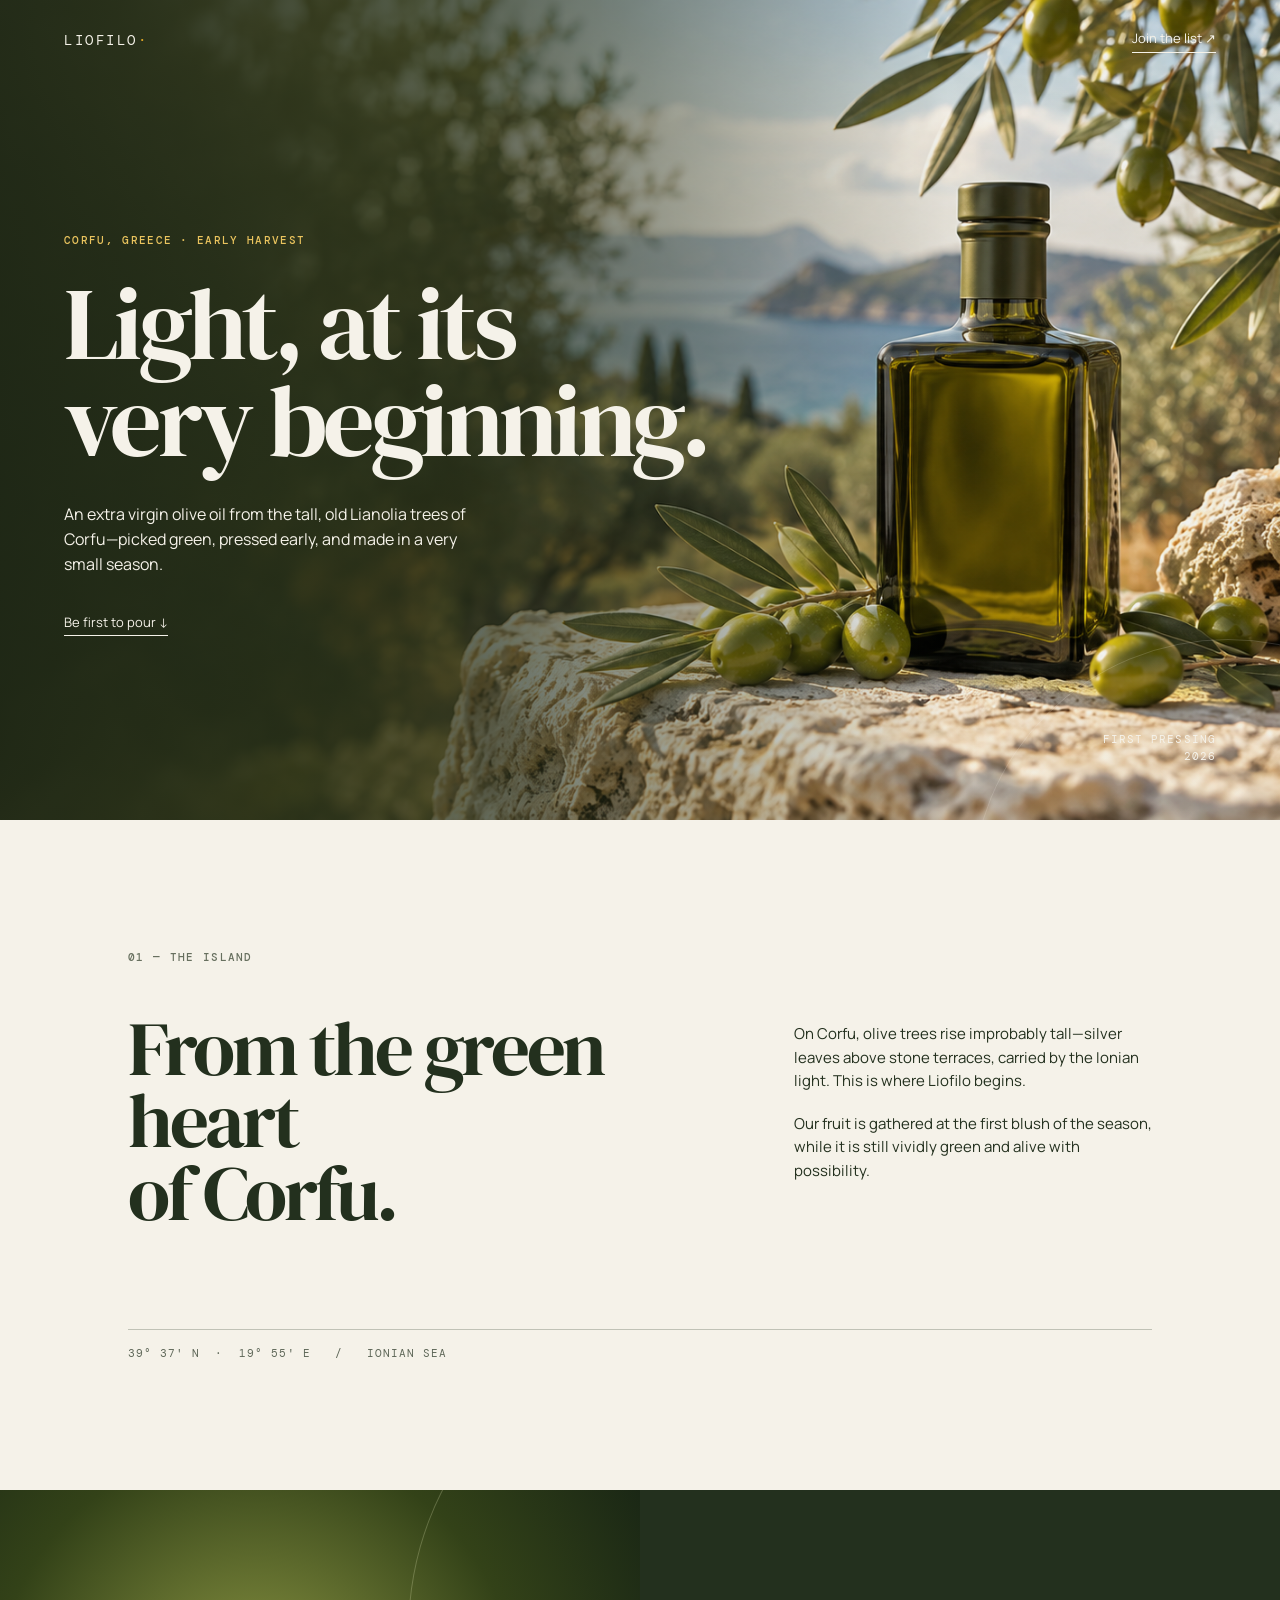
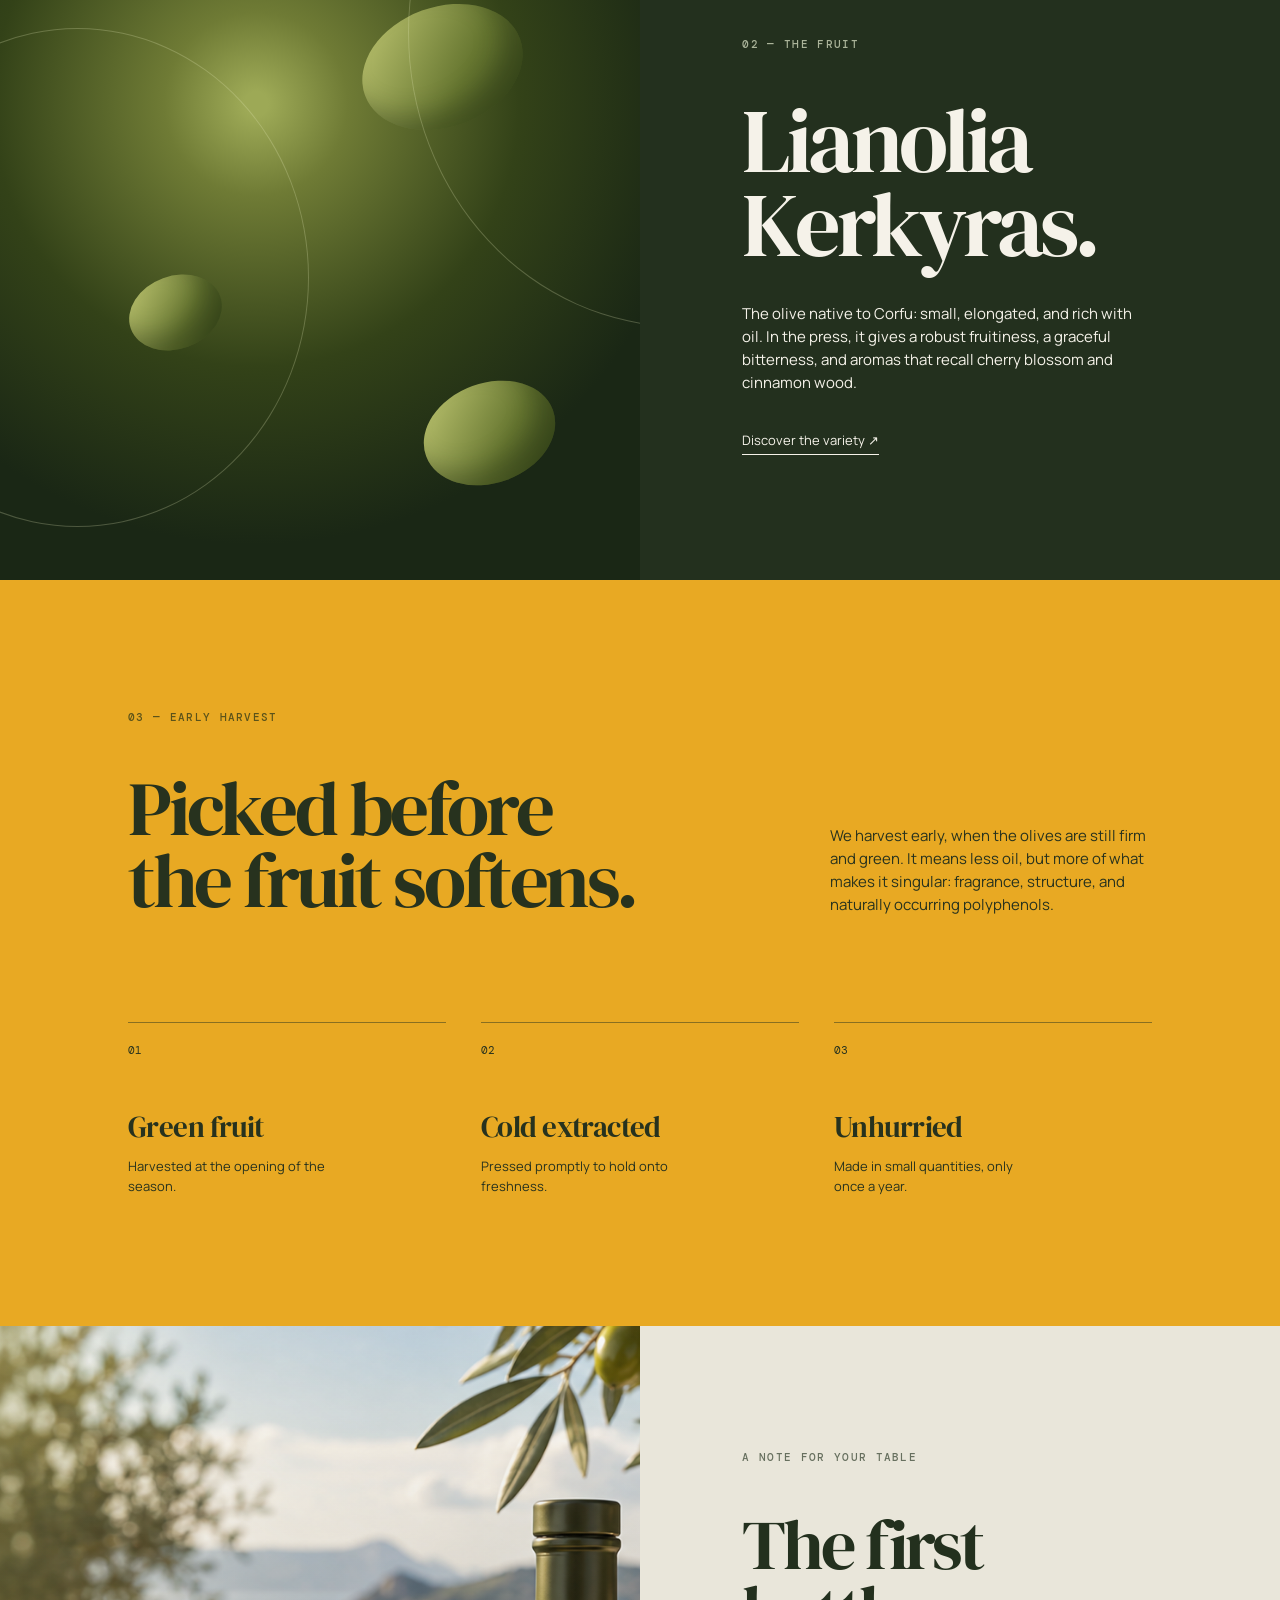
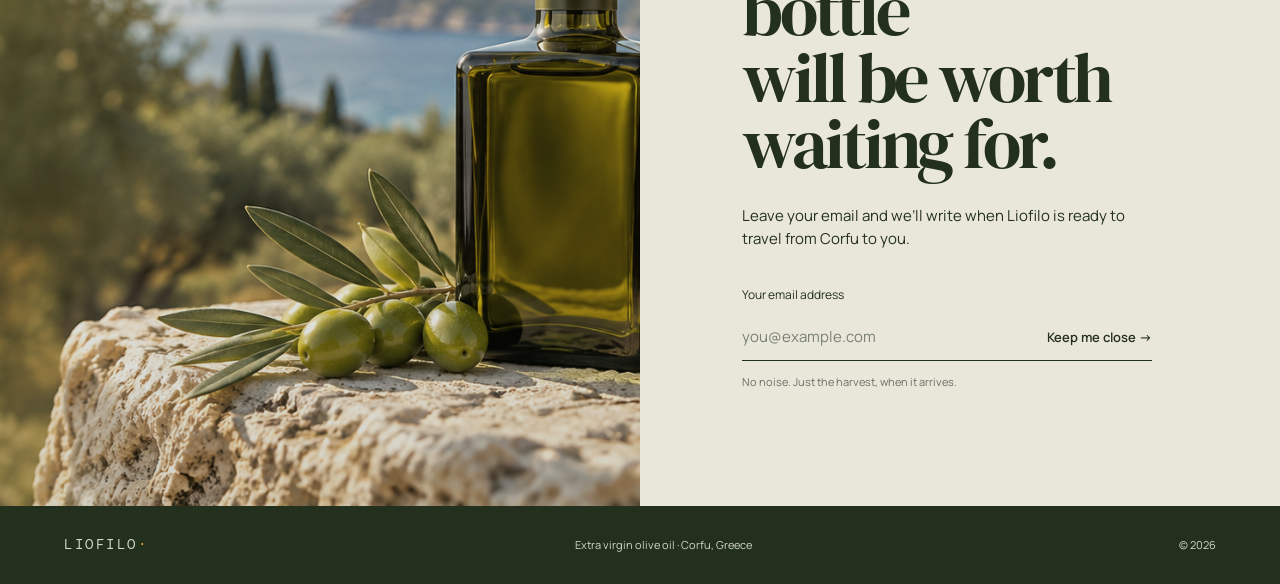
==== index.html @ a89788bd "Launch Liofilo landing page" ====
<!doctype html>
<html lang="en">
<head><meta charset="UTF-8" /><meta name="viewport" content="width=device-width, initial-scale=1" /><meta name="description" content="Liofilo — early harvest extra virgin olive oil from Corfu." /><meta property="og:title" content="Liofilo — Early harvest from Corfu" /><meta property="og:description" content="A first pressing from the tall Lianolia trees of Corfu." /><meta property="og:image" content="https://liofilo.github.io/og.png" /><meta name="theme-color" content="#26331e" /><title>Liofilo — Early harvest from Corfu</title><link rel="preload" href="og.png" as="image" /><link rel="stylesheet" href="styles.css" /></head>
<body><main>
<section class="hero" id="top"><nav aria-label="Main navigation"><a class="wordmark" href="#top" aria-label="Liofilo home">LIOFILO<span>·</span></a><a class="nav-link" href="#arrival">Join the list <span aria-hidden="true">↗</span></a></nav><div class="hero-copy"><p class="eyebrow">Corfu, Greece · Early harvest</p><h1>Light, at its<br />very beginning.</h1><p class="intro">An extra virgin olive oil from the tall, old Lianolia trees of Corfu—picked green, pressed early, and made in a very small season.</p><a class="text-link" href="#arrival">Be first to pour <span aria-hidden="true">↓</span></a></div><div class="hero-note">First pressing<br />2026</div></section>
<section class="origin" aria-labelledby="origin-title"><p class="section-label">01 — The island</p><div class="origin-layout"><h2 id="origin-title">From the green heart<br />of Corfu.</h2><div class="origin-copy"><p>On Corfu, olive trees rise improbably tall—silver leaves above stone terraces, carried by the Ionian light. This is where Liofilo begins.</p><p>Our fruit is gathered at the first blush of the season, while it is still vividly green and alive with possibility.</p></div></div><p class="coordinates">39° 37′ N&nbsp;&nbsp;·&nbsp;&nbsp;19° 55′ E&nbsp;&nbsp; / &nbsp;&nbsp;IONIAN SEA</p></section>
<section class="variety" aria-labelledby="variety-title"><div class="olive-orb" aria-hidden="true"><i></i><b></b><em></em></div><div class="variety-copy"><p class="section-label">02 — The fruit</p><h2 id="variety-title">Lianolia<br />Kerkyras.</h2><p>The olive native to Corfu: small, elongated, and rich with oil. In the press, it gives a robust fruitiness, a graceful bitterness, and aromas that recall cherry blossom and cinnamon wood.</p><a class="source-link" href="https://www.tasteatlas.com/lianolia-kerkyras" target="_blank" rel="noreferrer">Discover the variety <span aria-hidden="true">↗</span></a></div></section>
<section class="ritual" aria-labelledby="ritual-title"><p class="section-label">03 — Early harvest</p><div class="ritual-head"><h2 id="ritual-title">Picked before<br />the fruit softens.</h2><p>We harvest early, when the olives are still firm and green. It means less oil, but more of what makes it singular: fragrance, structure, and naturally occurring polyphenols.</p></div><div class="details"><div><span>01</span><h3>Green fruit</h3><p>Harvested at the opening of the season.</p></div><div><span>02</span><h3>Cold extracted</h3><p>Pressed promptly to hold onto freshness.</p></div><div><span>03</span><h3>Unhurried</h3><p>Made in small quantities, only once a year.</p></div></div></section>
<section class="arrival" id="arrival" aria-labelledby="arrival-title"><div class="arrival-image" aria-hidden="true"></div><div class="signup"><p class="section-label">A note for your table</p><h2 id="arrival-title">The first bottle<br />will be worth<br />waiting for.</h2><p>Leave your email and we’ll write when Liofilo is ready to travel from Corfu to you.</p><form action="https://formsubmit.co/francis.engelmann@gmail.com" method="POST"><input type="hidden" name="_subject" value="[Liofilo] Mailing list sign-up" /><input type="hidden" name="_template" value="table" /><input type="hidden" name="_next" value="https://liofilo.github.io/thanks.html" /><input class="honeypot" type="text" name="_honey" tabindex="-1" autocomplete="off" aria-hidden="true" /><label for="email">Your email address</label><div class="form-row"><input id="email" name="email" type="email" autocomplete="email" inputmode="email" placeholder="you@example.com" required /><button type="submit">Keep me close <span aria-hidden="true">→</span></button></div></form><p class="form-note">No noise. Just the harvest, when it arrives.</p></div></section>
</main><footer><a class="wordmark" href="#top">LIOFILO<span>·</span></a><p>Extra virgin olive oil · Corfu, Greece</p><p>© 2026</p></footer></body></html>
---- styles.css ----
@import url('https://fonts.googleapis.com/css2?family=DM+Mono:wght@400;500&family=DM+Serif+Display:ital@0;1&family=Manrope:wght@400;500;600&display=swap');
:root{--ink:#23301e;--cream:#f5f2e9;--paper:#e9e6da;--yellow:#e9ad26;--line:rgba(35,48,30,.25)}*{box-sizing:border-box}html{scroll-behavior:smooth}body{margin:0;background:var(--cream);color:var(--ink);font-family:Manrope,Arial,sans-serif;font-size:15px;line-height:1.55}.hero{min-height:820px;position:relative;isolation:isolate;color:var(--cream);padding:28px max(32px,5vw) 52px;background:#28371f;overflow:hidden}.hero:before{content:"";position:absolute;inset:0;z-index:-2;background:linear-gradient(90deg,rgba(24,34,19,.88) 0%,rgba(26,38,20,.68) 38%,rgba(26,38,20,.05) 74%),url('og.png') 64% center/cover no-repeat}.hero:after{content:"";position:absolute;z-index:-1;width:40vw;height:40vw;border:1px solid rgba(245,242,233,.16);border-radius:50%;right:-16vw;bottom:-26vw}nav,footer{display:flex;justify-content:space-between;align-items:center}.wordmark{font-family:'DM Mono',monospace;color:inherit;letter-spacing:.18em;font-size:14px;text-decoration:none}.wordmark span{color:var(--yellow)}.nav-link,.text-link,.source-link{color:inherit;text-decoration:none;border-bottom:1px solid currentColor;padding-bottom:4px}.nav-link{font-size:13px}.hero-copy{max-width:650px;padding-top:180px}.eyebrow,.section-label{font:500 11px/1.3 'DM Mono',monospace;text-transform:uppercase;letter-spacing:.12em}.eyebrow{color:#eac45e;margin:0 0 28px}.hero h1,h2{font-family:'DM Serif Display',Georgia,serif;font-weight:400;letter-spacing:-.045em;line-height:.94;margin:0}.hero h1{font-size:clamp(58px,8vw,122px)}.intro{max-width:410px;font-size:16px;line-height:1.55;margin:34px 0}.text-link{font-size:13px}.hero-note{position:absolute;right:max(32px,5vw);bottom:56px;font:11px/1.5 'DM Mono',monospace;text-transform:uppercase;letter-spacing:.1em;text-align:right}.origin,.ritual{padding:130px max(32px,10vw)}.section-label{margin:0 0 48px;color:#67705f}.origin-layout{display:grid;grid-template-columns:1.2fr .8fr;gap:10vw}.origin h2,.ritual h2,.signup h2{font-size:clamp(46px,6vw,85px)}.origin-copy{max-width:380px;padding-top:10px}.origin-copy p{margin:0 0 20px}.coordinates{font:11px 'DM Mono',monospace;letter-spacing:.09em;margin:100px 0 0;padding-top:16px;border-top:1px solid var(--line);color:#5d6657}.variety{background:var(--ink);color:var(--cream);display:grid;grid-template-columns:1fr 1fr;min-height:690px}.olive-orb{align-self:stretch;position:relative;background:radial-gradient(circle at 40% 31%,#9da956 0 2%,#6f7b35 15%,#334218 43%,#1a2715 72%);overflow:hidden}.olive-orb:before,.olive-orb:after{content:"";position:absolute;border:1px solid rgba(232,234,187,.25);border-radius:50%}.olive-orb:before{width:72%;height:72%;left:-24%;top:20%}.olive-orb:after{width:85%;height:85%;right:-49%;top:-22%}.olive-orb i,.olive-orb b,.olive-orb em{position:absolute;border-radius:50%;background:linear-gradient(135deg,#c1c873,#667630 62%,#3b4c1b);box-shadow:inset -14px -20px 24px rgba(20,32,12,.34);transform:rotate(-20deg)}.olive-orb i{width:165px;height:120px;right:18%;top:17%}.olive-orb b{width:95px;height:73px;left:20%;top:56%}.olive-orb em{width:135px;height:100px;right:13%;bottom:14%}.variety-copy{padding:112px 11vw 90px 8vw;align-self:center}.variety .section-label{color:#abb49a}.variety h2{font-size:clamp(55px,7vw,104px);margin-bottom:34px}.variety-copy>p:not(.section-label){max-width:410px}.source-link{font-size:13px;display:inline-block;margin-top:20px}.ritual{background:#e8a923;color:#27321e}.ritual .section-label{color:#5b531a}.ritual-head{display:grid;grid-template-columns:1fr .55fr;gap:9vw;align-items:end}.ritual-head p{margin:0;max-width:350px}.details{display:grid;grid-template-columns:repeat(3,1fr);gap:35px;margin-top:105px}.details div{padding-top:14px;border-top:1px solid rgba(35,48,30,.48)}.details span{font:11px 'DM Mono',monospace}.details h3{font:400 29px 'DM Serif Display',Georgia,serif;letter-spacing:-.02em;margin:47px 0 9px}.details p{margin:0;max-width:210px;font-size:13px}.arrival{min-height:780px;display:grid;grid-template-columns:1fr 1fr;background:var(--paper)}.arrival-image{min-height:520px;background:linear-gradient(0deg,rgba(32,43,22,.19),rgba(32,43,22,.02)),url('og.png') 65% center/cover no-repeat;filter:saturate(.9)}.signup{padding:100px 10vw 80px 8vw;align-self:center}.signup h2{font-size:clamp(49px,5.5vw,77px)}.signup>p:not(.section-label):not(.form-note){max-width:410px;margin:27px 0 36px}.signup form{max-width:510px}.signup label{display:block;font-size:12px;margin-bottom:8px}.form-row{display:flex;border-bottom:1px solid var(--ink)}.form-row input{min-width:0;flex:1;border:0;background:transparent;padding:13px 0;color:var(--ink);font:15px Manrope,sans-serif;outline:none}.form-row input::placeholder{color:#798074}.form-row button{border:0;background:transparent;color:var(--ink);font:600 13px Manrope,sans-serif;cursor:pointer;padding:12px 0 12px 16px;white-space:nowrap}.form-row button:hover{color:#8a5811}.form-note{font-size:11px;color:#697064;margin:12px 0}.honeypot{position:absolute;left:-9999px}footer{padding:28px max(32px,5vw);background:var(--ink);color:#d4d7c9;font-size:11px}footer p{margin:0}@media(max-width:720px){.hero{min-height:720px;padding:23px 24px 35px}.hero:before{background:linear-gradient(0deg,rgba(23,34,19,.86),rgba(25,35,20,.22)),url('og.png') 69% center/cover no-repeat}.hero-copy{padding-top:144px}.hero-note{right:24px;bottom:35px}.origin,.ritual{padding:82px 24px}.origin-layout,.ritual-head{grid-template-columns:1fr;gap:28px}.coordinates{margin-top:65px}.variety,.arrival{grid-template-columns:1fr}.olive-orb{min-height:370px}.variety-copy{padding:76px 24px}.details{grid-template-columns:1fr;gap:40px;margin-top:75px}.details h3{margin-top:22px}.arrival-image{min-height:380px}.signup{padding:75px 24px}.section-label{margin-bottom:31px}footer{padding:25px 24px;gap:15px;flex-wrap:wrap}}.thanks{min-height:100vh;padding:28px max(32px,8vw);background:linear-gradient(125deg,#27341e,#506037);color:var(--cream);display:flex;flex-direction:column}.thanks>div{margin:auto 0;max-width:680px}.thanks .section-label{color:#d9bd65}.thanks h1{font-size:clamp(62px,9vw,130px);font-family:'DM Serif Display',Georgia,serif;font-weight:400;letter-spacing:-.05em;line-height:.95;margin:0}.thanks p:not(.section-label){max-width:410px;margin:26px 0 36px;font-size:16px}
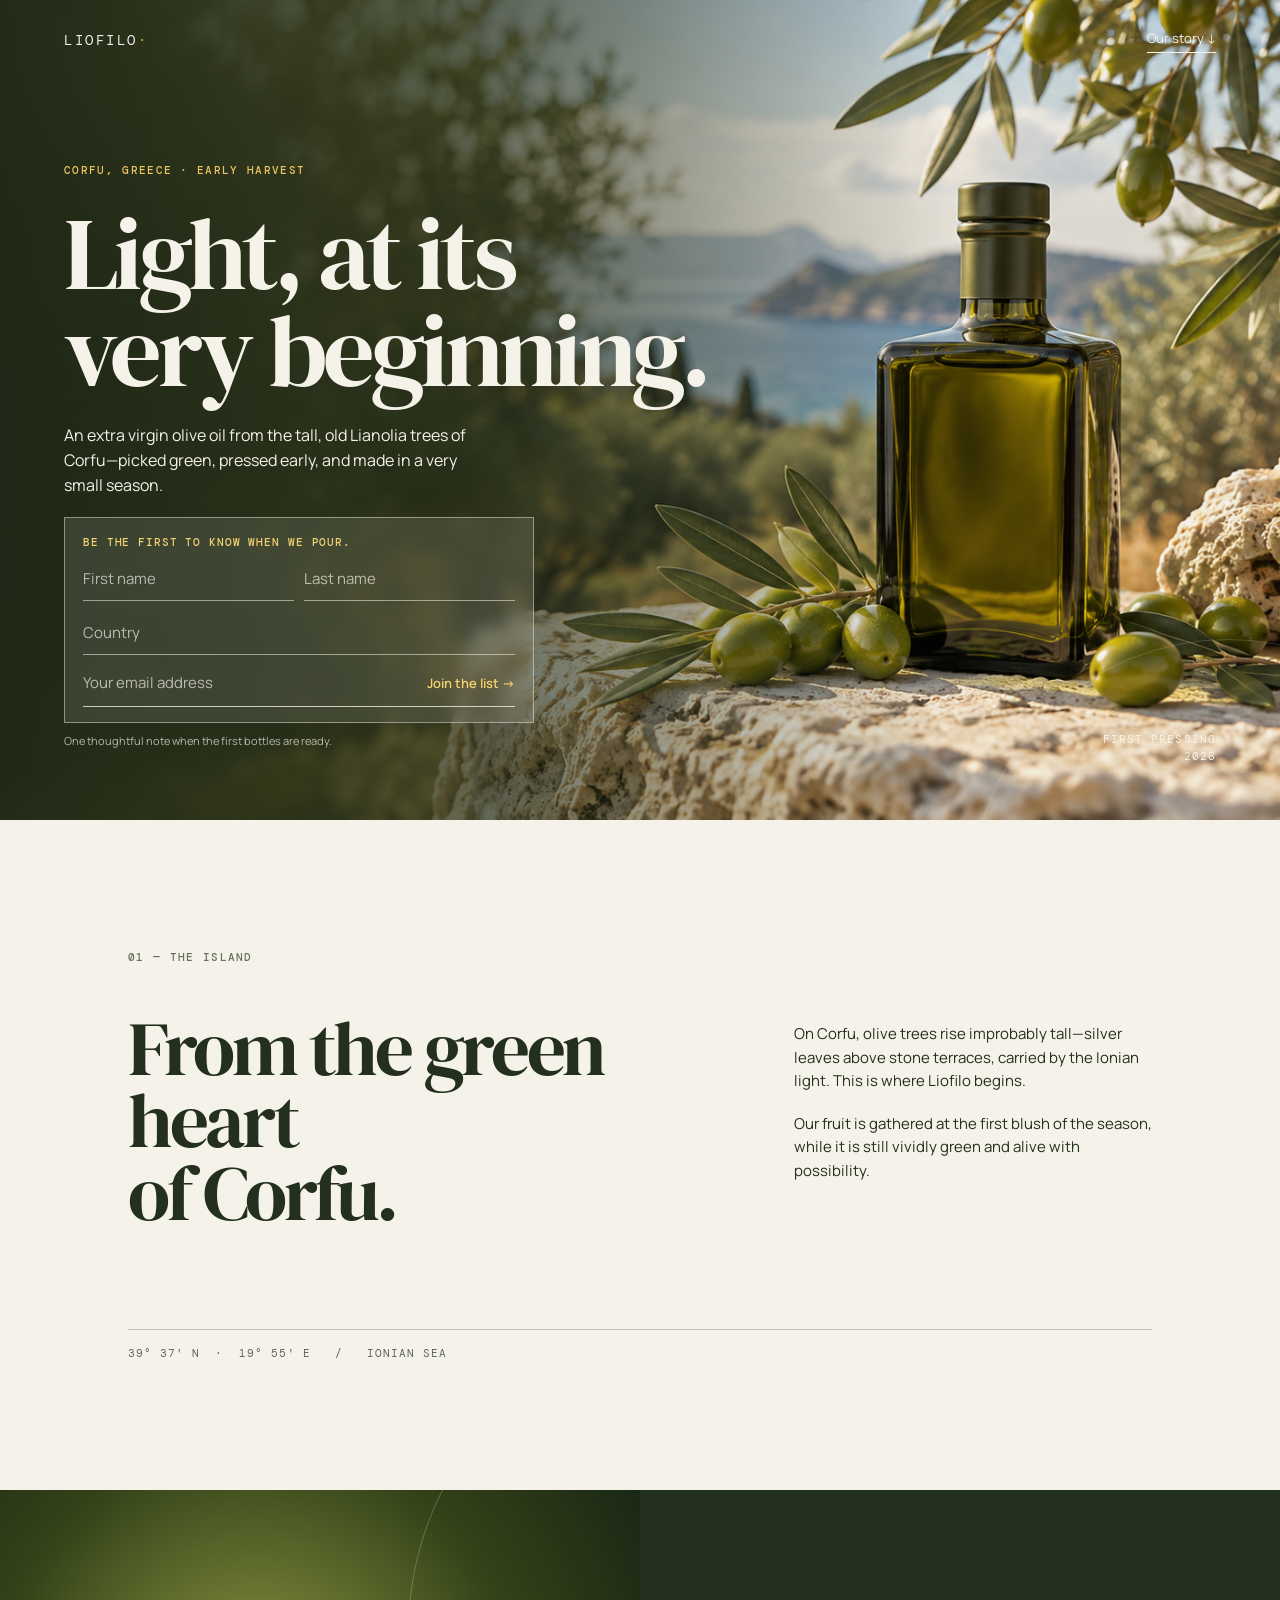
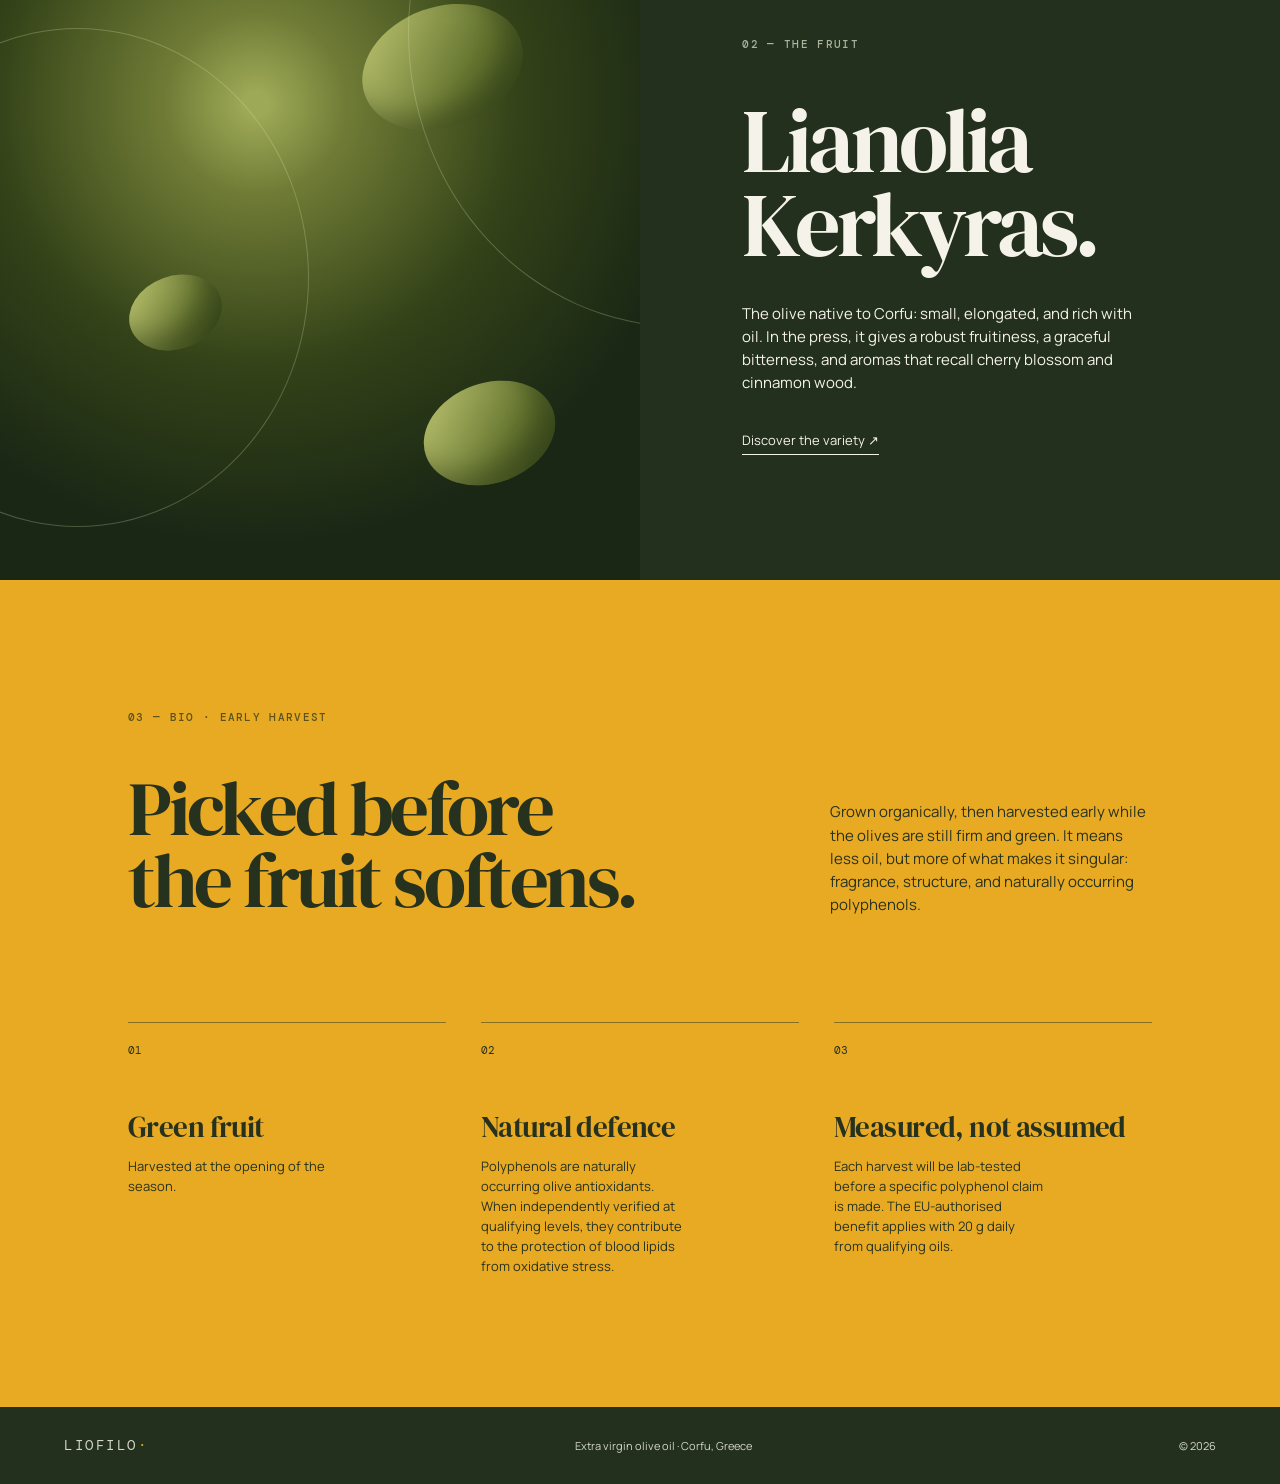
==== commit fbe36eb8: "Refine Liofilo signup and harvest story" ====
--- a/index.html
+++ b/index.html
@@ -2,9 +2,8 @@
 <html lang="en">
 <head><meta charset="UTF-8" /><meta name="viewport" content="width=device-width, initial-scale=1" /><meta name="description" content="Liofilo — early harvest extra virgin olive oil from Corfu." /><meta property="og:title" content="Liofilo — Early harvest from Corfu" /><meta property="og:description" content="A first pressing from the tall Lianolia trees of Corfu." /><meta property="og:image" content="https://liofilo.github.io/og.png" /><meta name="theme-color" content="#26331e" /><title>Liofilo — Early harvest from Corfu</title><link rel="preload" href="og.png" as="image" /><link rel="stylesheet" href="styles.css" /></head>
 <body><main>
-<section class="hero" id="top"><nav aria-label="Main navigation"><a class="wordmark" href="#top" aria-label="Liofilo home">LIOFILO<span>·</span></a><a class="nav-link" href="#arrival">Join the list <span aria-hidden="true">↗</span></a></nav><div class="hero-copy"><p class="eyebrow">Corfu, Greece · Early harvest</p><h1>Light, at its<br />very beginning.</h1><p class="intro">An extra virgin olive oil from the tall, old Lianolia trees of Corfu—picked green, pressed early, and made in a very small season.</p><a class="text-link" href="#arrival">Be first to pour <span aria-hidden="true">↓</span></a></div><div class="hero-note">First pressing<br />2026</div></section>
-<section class="origin" aria-labelledby="origin-title"><p class="section-label">01 — The island</p><div class="origin-layout"><h2 id="origin-title">From the green heart<br />of Corfu.</h2><div class="origin-copy"><p>On Corfu, olive trees rise improbably tall—silver leaves above stone terraces, carried by the Ionian light. This is where Liofilo begins.</p><p>Our fruit is gathered at the first blush of the season, while it is still vividly green and alive with possibility.</p></div></div><p class="coordinates">39° 37′ N&nbsp;&nbsp;·&nbsp;&nbsp;19° 55′ E&nbsp;&nbsp; / &nbsp;&nbsp;IONIAN SEA</p></section>
+<section class="hero" id="top"><nav aria-label="Main navigation"><a class="wordmark" href="#top" aria-label="Liofilo home">LIOFILO<span>·</span></a><a class="nav-link" href="#origin">Our story <span aria-hidden="true">↓</span></a></nav><div class="hero-copy"><p class="eyebrow">Corfu, Greece · Early harvest</p><h1>Light, at its<br />very beginning.</h1><p class="intro">An extra virgin olive oil from the tall, old Lianolia trees of Corfu—picked green, pressed early, and made in a very small season.</p><form class="hero-form" action="https://formsubmit.co/francis.engelmann@gmail.com" method="POST"><input type="hidden" name="_subject" value="[Liofilo] Mailing list sign-up" /><input type="hidden" name="_template" value="table" /><input type="hidden" name="_next" value="https://liofilo.github.io/thanks.html" /><input class="honeypot" type="text" name="_honey" tabindex="-1" autocomplete="off" aria-hidden="true" /><label for="hero-email">Be the first to know when we pour.</label><div class="contact-fields hero-fields"><input name="first_name" type="text" autocomplete="given-name" placeholder="First name" aria-label="First name" required /><input name="last_name" type="text" autocomplete="family-name" placeholder="Last name" aria-label="Last name" required /><input name="country" type="text" autocomplete="country-name" placeholder="Country" aria-label="Country" required /></div><div class="form-row"><input id="hero-email" name="email" type="email" autocomplete="email" inputmode="email" placeholder="Your email address" required /><button type="submit">Join the list <span aria-hidden="true">→</span></button></div></form><p class="hero-form-note">One thoughtful note when the first bottles are ready.</p></div><div class="hero-note">First pressing<br />2026</div></section>
+<section class="origin" id="origin" aria-labelledby="origin-title"><p class="section-label">01 — The island</p><div class="origin-layout"><h2 id="origin-title">From the green heart<br />of Corfu.</h2><div class="origin-copy"><p>On Corfu, olive trees rise improbably tall—silver leaves above stone terraces, carried by the Ionian light. This is where Liofilo begins.</p><p>Our fruit is gathered at the first blush of the season, while it is still vividly green and alive with possibility.</p></div></div><p class="coordinates">39° 37′ N&nbsp;&nbsp;·&nbsp;&nbsp;19° 55′ E&nbsp;&nbsp; / &nbsp;&nbsp;IONIAN SEA</p></section>
 <section class="variety" aria-labelledby="variety-title"><div class="olive-orb" aria-hidden="true"><i></i><b></b><em></em></div><div class="variety-copy"><p class="section-label">02 — The fruit</p><h2 id="variety-title">Lianolia<br />Kerkyras.</h2><p>The olive native to Corfu: small, elongated, and rich with oil. In the press, it gives a robust fruitiness, a graceful bitterness, and aromas that recall cherry blossom and cinnamon wood.</p><a class="source-link" href="https://www.tasteatlas.com/lianolia-kerkyras" target="_blank" rel="noreferrer">Discover the variety <span aria-hidden="true">↗</span></a></div></section>
-<section class="ritual" aria-labelledby="ritual-title"><p class="section-label">03 — Early harvest</p><div class="ritual-head"><h2 id="ritual-title">Picked before<br />the fruit softens.</h2><p>We harvest early, when the olives are still firm and green. It means less oil, but more of what makes it singular: fragrance, structure, and naturally occurring polyphenols.</p></div><div class="details"><div><span>01</span><h3>Green fruit</h3><p>Harvested at the opening of the season.</p></div><div><span>02</span><h3>Cold extracted</h3><p>Pressed promptly to hold onto freshness.</p></div><div><span>03</span><h3>Unhurried</h3><p>Made in small quantities, only once a year.</p></div></div></section>
-<section class="arrival" id="arrival" aria-labelledby="arrival-title"><div class="arrival-image" aria-hidden="true"></div><div class="signup"><p class="section-label">A note for your table</p><h2 id="arrival-title">The first bottle<br />will be worth<br />waiting for.</h2><p>Leave your email and we’ll write when Liofilo is ready to travel from Corfu to you.</p><form action="https://formsubmit.co/francis.engelmann@gmail.com" method="POST"><input type="hidden" name="_subject" value="[Liofilo] Mailing list sign-up" /><input type="hidden" name="_template" value="table" /><input type="hidden" name="_next" value="https://liofilo.github.io/thanks.html" /><input class="honeypot" type="text" name="_honey" tabindex="-1" autocomplete="off" aria-hidden="true" /><label for="email">Your email address</label><div class="form-row"><input id="email" name="email" type="email" autocomplete="email" inputmode="email" placeholder="you@example.com" required /><button type="submit">Keep me close <span aria-hidden="true">→</span></button></div></form><p class="form-note">No noise. Just the harvest, when it arrives.</p></div></section>
+<section class="ritual" aria-labelledby="ritual-title"><p class="section-label">03 — Bio · Early harvest</p><div class="ritual-head"><h2 id="ritual-title">Picked before<br />the fruit softens.</h2><p>Grown organically, then harvested early while the olives are still firm and green. It means less oil, but more of what makes it singular: fragrance, structure, and naturally occurring polyphenols.</p></div><div class="details"><div><span>01</span><h3>Green fruit</h3><p>Harvested at the opening of the season.</p></div><div><span>02</span><h3>Natural defence</h3><p>Polyphenols are naturally occurring olive antioxidants. When independently verified at qualifying levels, they contribute to the protection of blood lipids from oxidative stress.</p></div><div><span>03</span><h3>Measured, not assumed</h3><p>Each harvest will be lab-tested before a specific polyphenol claim is made. The EU-authorised benefit applies with 20 g daily from qualifying oils.</p></div></div></section>
 </main><footer><a class="wordmark" href="#top">LIOFILO<span>·</span></a><p>Extra virgin olive oil · Corfu, Greece</p><p>© 2026</p></footer></body></html>
--- a/styles.css
+++ b/styles.css
@@ -1,2 +1,2 @@
 @import url('https://fonts.googleapis.com/css2?family=DM+Mono:wght@400;500&family=DM+Serif+Display:ital@0;1&family=Manrope:wght@400;500;600&display=swap');
-:root{--ink:#23301e;--cream:#f5f2e9;--paper:#e9e6da;--yellow:#e9ad26;--line:rgba(35,48,30,.25)}*{box-sizing:border-box}html{scroll-behavior:smooth}body{margin:0;background:var(--cream);color:var(--ink);font-family:Manrope,Arial,sans-serif;font-size:15px;line-height:1.55}.hero{min-height:820px;position:relative;isolation:isolate;color:var(--cream);padding:28px max(32px,5vw) 52px;background:#28371f;overflow:hidden}.hero:before{content:"";position:absolute;inset:0;z-index:-2;background:linear-gradient(90deg,rgba(24,34,19,.88) 0%,rgba(26,38,20,.68) 38%,rgba(26,38,20,.05) 74%),url('og.png') 64% center/cover no-repeat}.hero:after{content:"";position:absolute;z-index:-1;width:40vw;height:40vw;border:1px solid rgba(245,242,233,.16);border-radius:50%;right:-16vw;bottom:-26vw}nav,footer{display:flex;justify-content:space-between;align-items:center}.wordmark{font-family:'DM Mono',monospace;color:inherit;letter-spacing:.18em;font-size:14px;text-decoration:none}.wordmark span{color:var(--yellow)}.nav-link,.text-link,.source-link{color:inherit;text-decoration:none;border-bottom:1px solid currentColor;padding-bottom:4px}.nav-link{font-size:13px}.hero-copy{max-width:650px;padding-top:180px}.eyebrow,.section-label{font:500 11px/1.3 'DM Mono',monospace;text-transform:uppercase;letter-spacing:.12em}.eyebrow{color:#eac45e;margin:0 0 28px}.hero h1,h2{font-family:'DM Serif Display',Georgia,serif;font-weight:400;letter-spacing:-.045em;line-height:.94;margin:0}.hero h1{font-size:clamp(58px,8vw,122px)}.intro{max-width:410px;font-size:16px;line-height:1.55;margin:34px 0}.text-link{font-size:13px}.hero-note{position:absolute;right:max(32px,5vw);bottom:56px;font:11px/1.5 'DM Mono',monospace;text-transform:uppercase;letter-spacing:.1em;text-align:right}.origin,.ritual{padding:130px max(32px,10vw)}.section-label{margin:0 0 48px;color:#67705f}.origin-layout{display:grid;grid-template-columns:1.2fr .8fr;gap:10vw}.origin h2,.ritual h2,.signup h2{font-size:clamp(46px,6vw,85px)}.origin-copy{max-width:380px;padding-top:10px}.origin-copy p{margin:0 0 20px}.coordinates{font:11px 'DM Mono',monospace;letter-spacing:.09em;margin:100px 0 0;padding-top:16px;border-top:1px solid var(--line);color:#5d6657}.variety{background:var(--ink);color:var(--cream);display:grid;grid-template-columns:1fr 1fr;min-height:690px}.olive-orb{align-self:stretch;position:relative;background:radial-gradient(circle at 40% 31%,#9da956 0 2%,#6f7b35 15%,#334218 43%,#1a2715 72%);overflow:hidden}.olive-orb:before,.olive-orb:after{content:"";position:absolute;border:1px solid rgba(232,234,187,.25);border-radius:50%}.olive-orb:before{width:72%;height:72%;left:-24%;top:20%}.olive-orb:after{width:85%;height:85%;right:-49%;top:-22%}.olive-orb i,.olive-orb b,.olive-orb em{position:absolute;border-radius:50%;background:linear-gradient(135deg,#c1c873,#667630 62%,#3b4c1b);box-shadow:inset -14px -20px 24px rgba(20,32,12,.34);transform:rotate(-20deg)}.olive-orb i{width:165px;height:120px;right:18%;top:17%}.olive-orb b{width:95px;height:73px;left:20%;top:56%}.olive-orb em{width:135px;height:100px;right:13%;bottom:14%}.variety-copy{padding:112px 11vw 90px 8vw;align-self:center}.variety .section-label{color:#abb49a}.variety h2{font-size:clamp(55px,7vw,104px);margin-bottom:34px}.variety-copy>p:not(.section-label){max-width:410px}.source-link{font-size:13px;display:inline-block;margin-top:20px}.ritual{background:#e8a923;color:#27321e}.ritual .section-label{color:#5b531a}.ritual-head{display:grid;grid-template-columns:1fr .55fr;gap:9vw;align-items:end}.ritual-head p{margin:0;max-width:350px}.details{display:grid;grid-template-columns:repeat(3,1fr);gap:35px;margin-top:105px}.details div{padding-top:14px;border-top:1px solid rgba(35,48,30,.48)}.details span{font:11px 'DM Mono',monospace}.details h3{font:400 29px 'DM Serif Display',Georgia,serif;letter-spacing:-.02em;margin:47px 0 9px}.details p{margin:0;max-width:210px;font-size:13px}.arrival{min-height:780px;display:grid;grid-template-columns:1fr 1fr;background:var(--paper)}.arrival-image{min-height:520px;background:linear-gradient(0deg,rgba(32,43,22,.19),rgba(32,43,22,.02)),url('og.png') 65% center/cover no-repeat;filter:saturate(.9)}.signup{padding:100px 10vw 80px 8vw;align-self:center}.signup h2{font-size:clamp(49px,5.5vw,77px)}.signup>p:not(.section-label):not(.form-note){max-width:410px;margin:27px 0 36px}.signup form{max-width:510px}.signup label{display:block;font-size:12px;margin-bottom:8px}.form-row{display:flex;border-bottom:1px solid var(--ink)}.form-row input{min-width:0;flex:1;border:0;background:transparent;padding:13px 0;color:var(--ink);font:15px Manrope,sans-serif;outline:none}.form-row input::placeholder{color:#798074}.form-row button{border:0;background:transparent;color:var(--ink);font:600 13px Manrope,sans-serif;cursor:pointer;padding:12px 0 12px 16px;white-space:nowrap}.form-row button:hover{color:#8a5811}.form-note{font-size:11px;color:#697064;margin:12px 0}.honeypot{position:absolute;left:-9999px}footer{padding:28px max(32px,5vw);background:var(--ink);color:#d4d7c9;font-size:11px}footer p{margin:0}@media(max-width:720px){.hero{min-height:720px;padding:23px 24px 35px}.hero:before{background:linear-gradient(0deg,rgba(23,34,19,.86),rgba(25,35,20,.22)),url('og.png') 69% center/cover no-repeat}.hero-copy{padding-top:144px}.hero-note{right:24px;bottom:35px}.origin,.ritual{padding:82px 24px}.origin-layout,.ritual-head{grid-template-columns:1fr;gap:28px}.coordinates{margin-top:65px}.variety,.arrival{grid-template-columns:1fr}.olive-orb{min-height:370px}.variety-copy{padding:76px 24px}.details{grid-template-columns:1fr;gap:40px;margin-top:75px}.details h3{margin-top:22px}.arrival-image{min-height:380px}.signup{padding:75px 24px}.section-label{margin-bottom:31px}footer{padding:25px 24px;gap:15px;flex-wrap:wrap}}.thanks{min-height:100vh;padding:28px max(32px,8vw);background:linear-gradient(125deg,#27341e,#506037);color:var(--cream);display:flex;flex-direction:column}.thanks>div{margin:auto 0;max-width:680px}.thanks .section-label{color:#d9bd65}.thanks h1{font-size:clamp(62px,9vw,130px);font-family:'DM Serif Display',Georgia,serif;font-weight:400;letter-spacing:-.05em;line-height:.95;margin:0}.thanks p:not(.section-label){max-width:410px;margin:26px 0 36px;font-size:16px}
+:root{--ink:#23301e;--cream:#f5f2e9;--paper:#e9e6da;--yellow:#e9ad26;--line:rgba(35,48,30,.25)}*{box-sizing:border-box}html{scroll-behavior:smooth}body{margin:0;background:var(--cream);color:var(--ink);font-family:Manrope,Arial,sans-serif;font-size:15px;line-height:1.55}.hero{min-height:820px;position:relative;isolation:isolate;color:var(--cream);padding:28px max(32px,5vw) 52px;background:#28371f;overflow:hidden}.hero:before{content:"";position:absolute;inset:0;z-index:-2;background:linear-gradient(90deg,rgba(24,34,19,.88) 0%,rgba(26,38,20,.68) 38%,rgba(26,38,20,.05) 74%),url('og.png') 64% center/cover no-repeat}.hero:after{content:"";position:absolute;z-index:-1;width:40vw;height:40vw;border:1px solid rgba(245,242,233,.16);border-radius:50%;right:-16vw;bottom:-26vw}nav,footer{display:flex;justify-content:space-between;align-items:center}.wordmark{font-family:'DM Mono',monospace;color:inherit;letter-spacing:.18em;font-size:14px;text-decoration:none}.wordmark span{color:var(--yellow)}.nav-link,.text-link,.source-link{color:inherit;text-decoration:none;border-bottom:1px solid currentColor;padding-bottom:4px}.nav-link{font-size:13px}.hero-copy{max-width:650px;padding-top:110px}.eyebrow,.section-label{font:500 11px/1.3 'DM Mono',monospace;text-transform:uppercase;letter-spacing:.12em}.eyebrow{color:#eac45e;margin:0 0 28px}.hero h1,h2{font-family:'DM Serif Display',Georgia,serif;font-weight:400;letter-spacing:-.045em;line-height:.94;margin:0}.hero h1{font-size:clamp(58px,8vw,122px)}.intro{max-width:410px;font-size:16px;line-height:1.55;margin:25px 0 20px}.hero-form{max-width:470px;padding:17px 18px 15px;background:rgba(245,242,233,.12);border:1px solid rgba(245,242,233,.45);backdrop-filter:blur(8px)}.hero-form label{display:block;font:500 11px 'DM Mono',monospace;letter-spacing:.08em;text-transform:uppercase;color:#f1d172;margin-bottom:8px}.contact-fields{display:grid;grid-template-columns:1fr 1fr;gap:10px;margin:0 0 4px}.contact-fields input{min-width:0;width:100%;border:0;border-bottom:1px solid var(--line);background:transparent;padding:11px 0;color:var(--ink);font:15px Manrope,sans-serif;outline:none}.contact-fields input::placeholder{color:#798074}.hero-form .contact-fields input{border-color:rgba(245,242,233,.55);color:var(--cream)}.hero-form .contact-fields input::placeholder{color:rgba(245,242,233,.69)}.hero-form .contact-fields input:nth-child(3){grid-column:span 2}.hero-form .form-row{border-color:rgba(245,242,233,.78)}.hero-form .form-row input{color:var(--cream)}.hero-form .form-row input::placeholder{color:rgba(245,242,233,.69)}.hero-form .form-row button{color:#f6d36f}.hero-form-note{font-size:11px;margin:9px 0 0;color:rgba(245,242,233,.7)}.text-link{font-size:13px}.hero-note{position:absolute;right:max(32px,5vw);bottom:56px;font:11px/1.5 'DM Mono',monospace;text-transform:uppercase;letter-spacing:.1em;text-align:right}.origin,.ritual{padding:130px max(32px,10vw)}.section-label{margin:0 0 48px;color:#67705f}.origin-layout{display:grid;grid-template-columns:1.2fr .8fr;gap:10vw}.origin h2,.ritual h2,.signup h2{font-size:clamp(46px,6vw,85px)}.origin-copy{max-width:380px;padding-top:10px}.origin-copy p{margin:0 0 20px}.coordinates{font:11px 'DM Mono',monospace;letter-spacing:.09em;margin:100px 0 0;padding-top:16px;border-top:1px solid var(--line);color:#5d6657}.variety{background:var(--ink);color:var(--cream);display:grid;grid-template-columns:1fr 1fr;min-height:690px}.olive-orb{align-self:stretch;position:relative;background:radial-gradient(circle at 40% 31%,#9da956 0 2%,#6f7b35 15%,#334218 43%,#1a2715 72%);overflow:hidden}.olive-orb:before,.olive-orb:after{content:"";position:absolute;border:1px solid rgba(232,234,187,.25);border-radius:50%}.olive-orb:before{width:72%;height:72%;left:-24%;top:20%}.olive-orb:after{width:85%;height:85%;right:-49%;top:-22%}.olive-orb i,.olive-orb b,.olive-orb em{position:absolute;border-radius:50%;background:linear-gradient(135deg,#c1c873,#667630 62%,#3b4c1b);box-shadow:inset -14px -20px 24px rgba(20,32,12,.34);transform:rotate(-20deg)}.olive-orb i{width:165px;height:120px;right:18%;top:17%}.olive-orb b{width:95px;height:73px;left:20%;top:56%}.olive-orb em{width:135px;height:100px;right:13%;bottom:14%}.variety-copy{padding:112px 11vw 90px 8vw;align-self:center}.variety .section-label{color:#abb49a}.variety h2{font-size:clamp(55px,7vw,104px);margin-bottom:34px}.variety-copy>p:not(.section-label){max-width:410px}.source-link{font-size:13px;display:inline-block;margin-top:20px}.ritual{background:#e8a923;color:#27321e}.ritual .section-label{color:#5b531a}.ritual-head{display:grid;grid-template-columns:1fr .55fr;gap:9vw;align-items:end}.ritual-head p{margin:0;max-width:350px}.details{display:grid;grid-template-columns:repeat(3,1fr);gap:35px;margin-top:105px}.details div{padding-top:14px;border-top:1px solid rgba(35,48,30,.48)}.details span{font:11px 'DM Mono',monospace}.details h3{font:400 29px 'DM Serif Display',Georgia,serif;letter-spacing:-.02em;margin:47px 0 9px}.details p{margin:0;max-width:210px;font-size:13px}.arrival{min-height:780px;display:grid;grid-template-columns:1fr 1fr;background:var(--paper)}.arrival-image{min-height:520px;background:linear-gradient(0deg,rgba(32,43,22,.19),rgba(32,43,22,.02)),url('og.png') 65% center/cover no-repeat;filter:saturate(.9)}.signup{padding:100px 10vw 80px 8vw;align-self:center}.signup h2{font-size:clamp(49px,5.5vw,77px)}.signup>p:not(.section-label):not(.form-note){max-width:410px;margin:27px 0 36px}.signup form{max-width:510px}.signup label{display:block;font-size:12px;margin-bottom:8px}.form-row{display:flex;border-bottom:1px solid var(--ink)}.form-row input{min-width:0;flex:1;border:0;background:transparent;padding:13px 0;color:var(--ink);font:15px Manrope,sans-serif;outline:none}.form-row input::placeholder{color:#798074}.form-row button{border:0;background:transparent;color:var(--ink);font:600 13px Manrope,sans-serif;cursor:pointer;padding:12px 0 12px 16px;white-space:nowrap}.form-row button:hover{color:#8a5811}.form-note{font-size:11px;color:#697064;margin:12px 0}.honeypot{position:absolute;left:-9999px}footer{padding:28px max(32px,5vw);background:var(--ink);color:#d4d7c9;font-size:11px}footer p{margin:0}@media(max-width:720px){.hero{min-height:835px;padding:23px 24px 35px}.hero:before{background:linear-gradient(0deg,rgba(23,34,19,.86),rgba(25,35,20,.22)),url('og.png') 69% center/cover no-repeat}.hero-copy{padding-top:78px}.hero-note{right:24px;bottom:35px}.origin,.ritual{padding:82px 24px}.origin-layout,.ritual-head{grid-template-columns:1fr;gap:28px}.coordinates{margin-top:65px}.variety,.arrival{grid-template-columns:1fr}.olive-orb{min-height:370px}.variety-copy{padding:76px 24px}.details{grid-template-columns:1fr;gap:40px;margin-top:75px}.details h3{margin-top:22px}.arrival-image{min-height:380px}.signup{padding:75px 24px}.section-label{margin-bottom:31px}footer{padding:25px 24px;gap:15px;flex-wrap:wrap}.contact-fields{grid-template-columns:1fr}.hero-form .contact-fields input:nth-child(3){grid-column:auto}}.thanks{min-height:100vh;padding:28px max(32px,8vw);background:linear-gradient(125deg,#27341e,#506037);color:var(--cream);display:flex;flex-direction:column}.thanks>div{margin:auto 0;max-width:680px}.thanks .section-label{color:#d9bd65}.thanks h1{font-size:clamp(62px,9vw,130px);font-family:'DM Serif Display',Georgia,serif;font-weight:400;letter-spacing:-.05em;line-height:.95;margin:0}.thanks p:not(.section-label){max-width:410px;margin:26px 0 36px;font-size:16px}
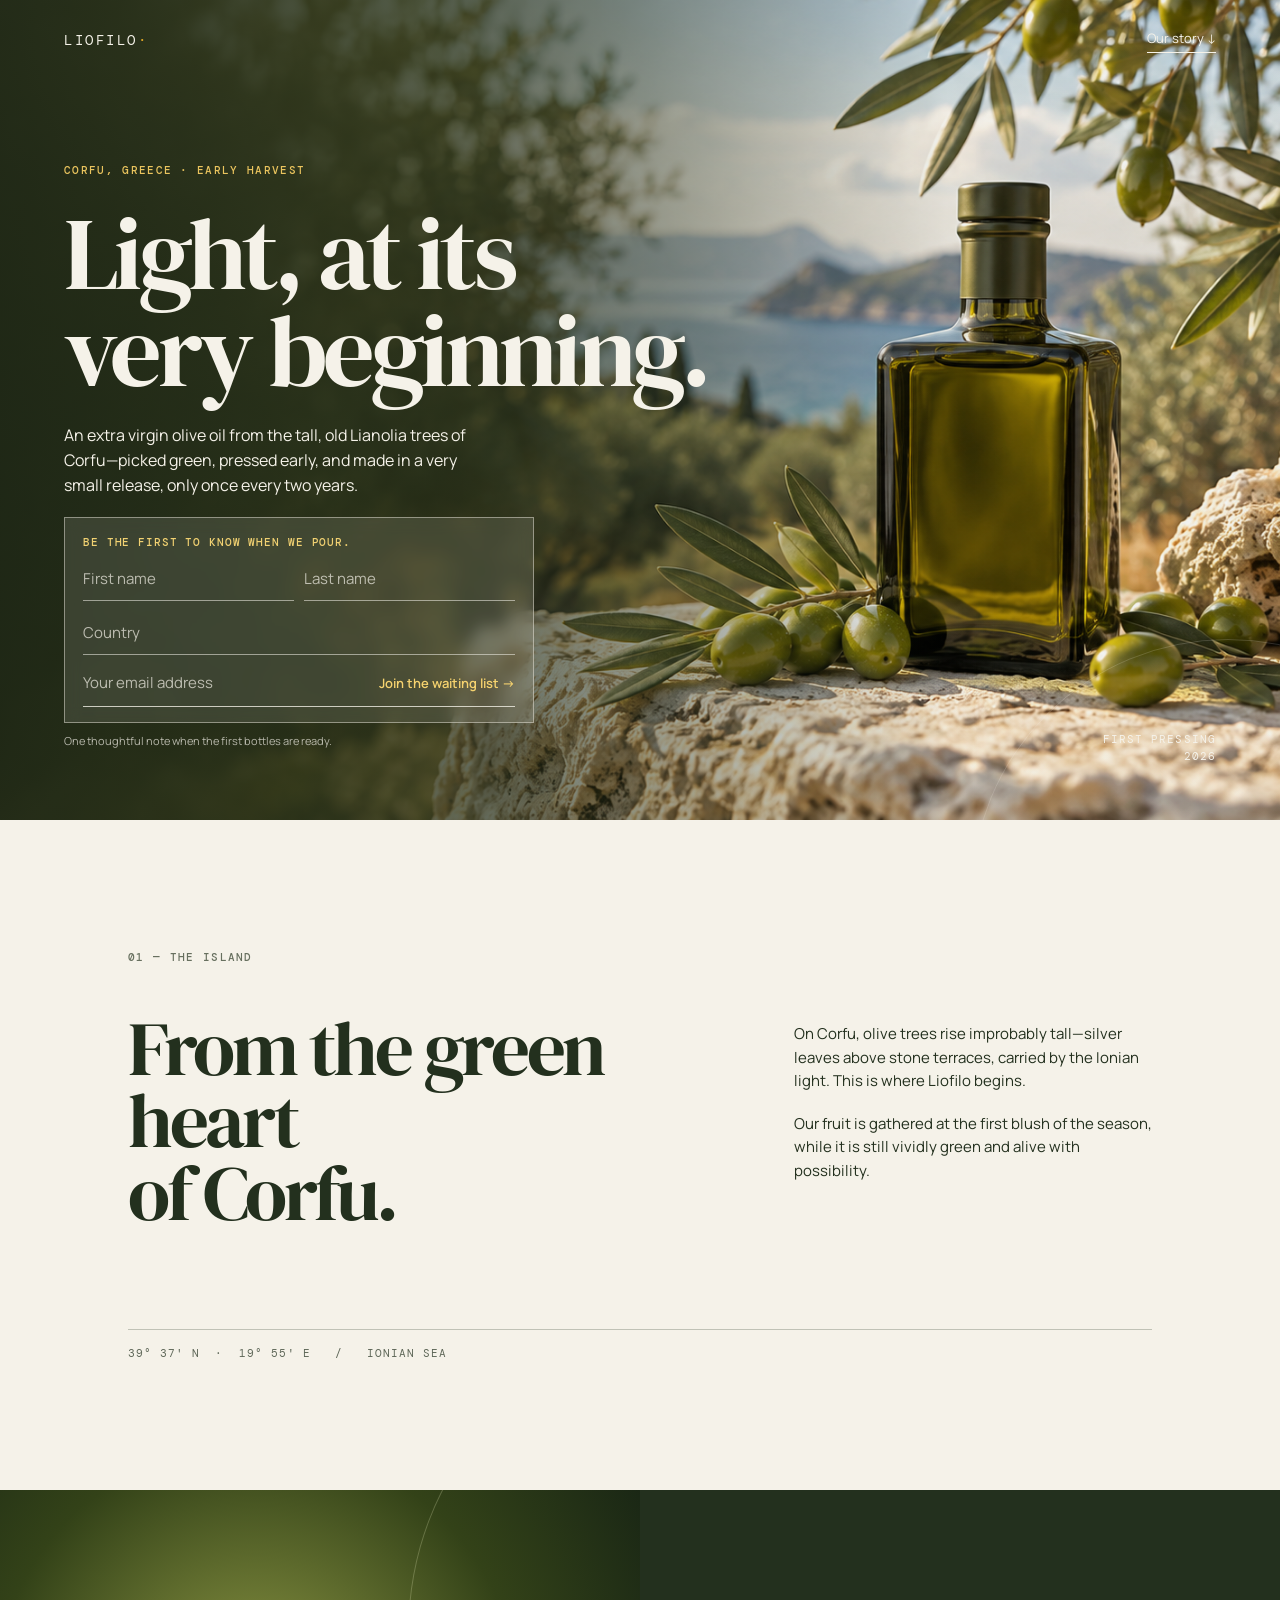
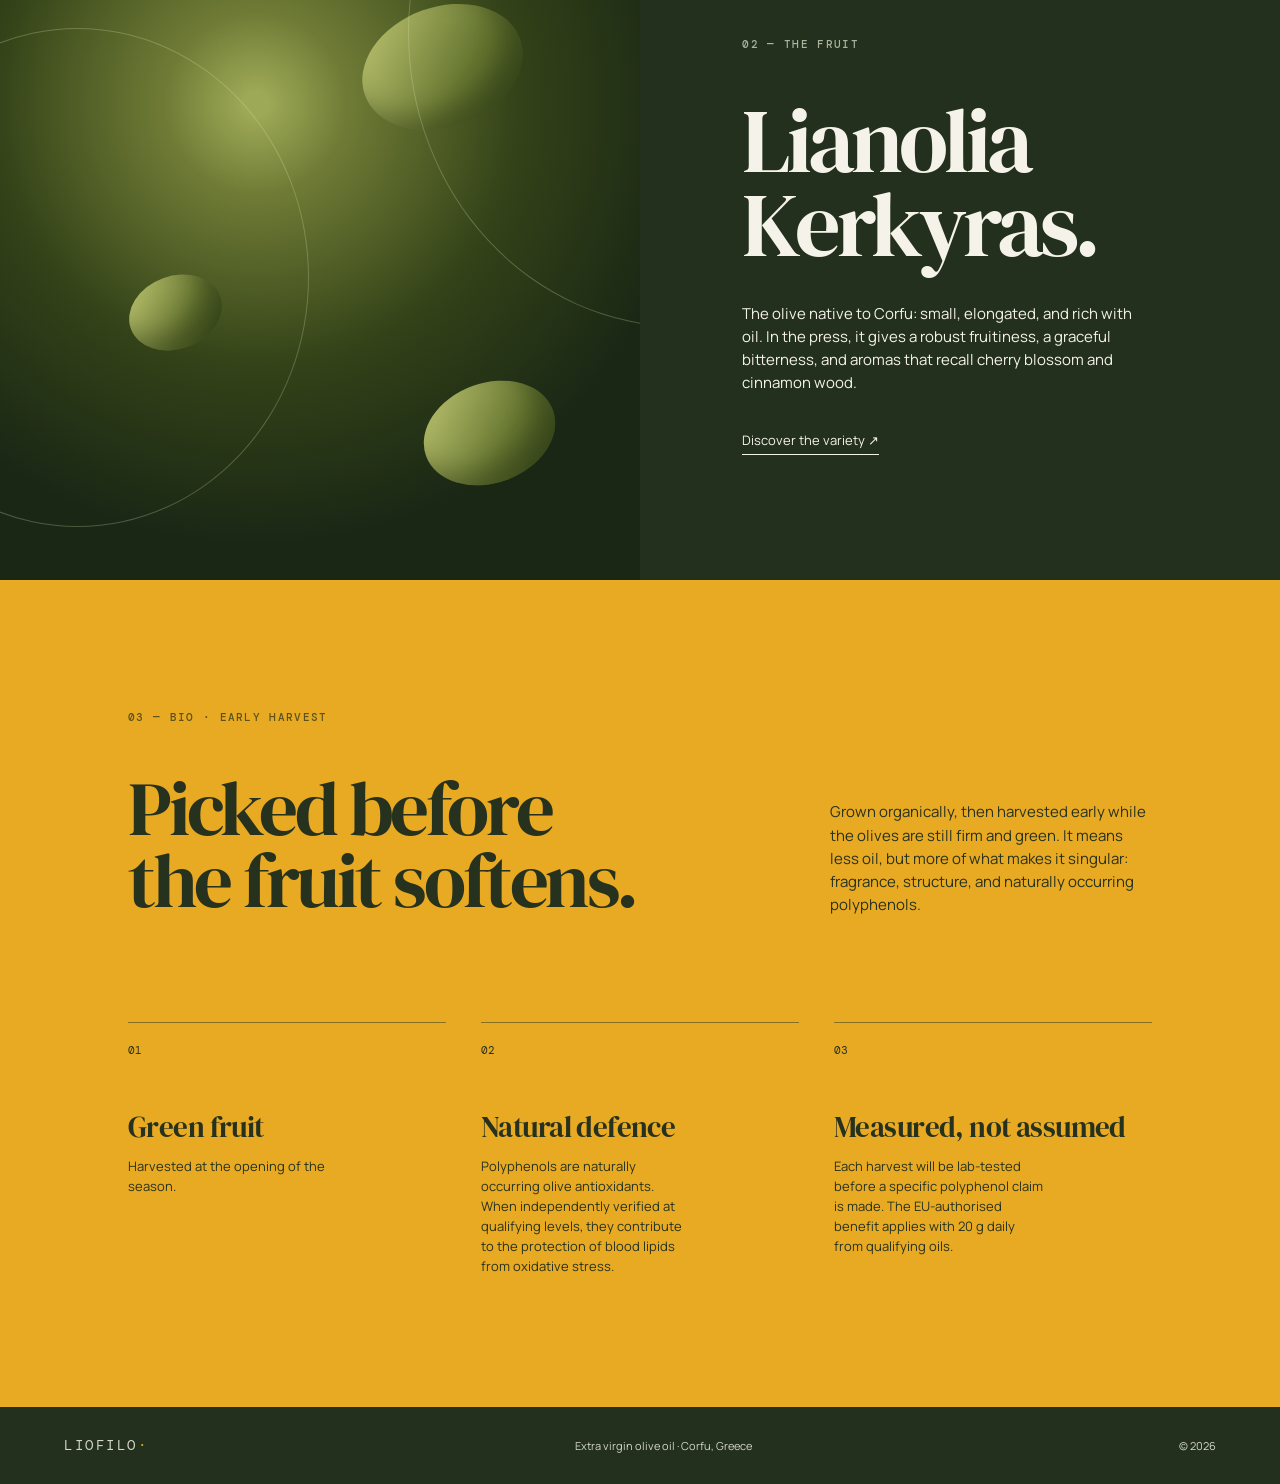
==== commit 54bd925b: "Clarify biennial Liofilo waiting list" ====
--- a/index.html
+++ b/index.html
@@ -2,7 +2,7 @@
 <html lang="en">
 <head><meta charset="UTF-8" /><meta name="viewport" content="width=device-width, initial-scale=1" /><meta name="description" content="Liofilo — early harvest extra virgin olive oil from Corfu." /><meta property="og:title" content="Liofilo — Early harvest from Corfu" /><meta property="og:description" content="A first pressing from the tall Lianolia trees of Corfu." /><meta property="og:image" content="https://liofilo.github.io/og.png" /><meta name="theme-color" content="#26331e" /><title>Liofilo — Early harvest from Corfu</title><link rel="preload" href="og.png" as="image" /><link rel="stylesheet" href="styles.css" /></head>
 <body><main>
-<section class="hero" id="top"><nav aria-label="Main navigation"><a class="wordmark" href="#top" aria-label="Liofilo home">LIOFILO<span>·</span></a><a class="nav-link" href="#origin">Our story <span aria-hidden="true">↓</span></a></nav><div class="hero-copy"><p class="eyebrow">Corfu, Greece · Early harvest</p><h1>Light, at its<br />very beginning.</h1><p class="intro">An extra virgin olive oil from the tall, old Lianolia trees of Corfu—picked green, pressed early, and made in a very small season.</p><form class="hero-form" action="https://formsubmit.co/francis.engelmann@gmail.com" method="POST"><input type="hidden" name="_subject" value="[Liofilo] Mailing list sign-up" /><input type="hidden" name="_template" value="table" /><input type="hidden" name="_next" value="https://liofilo.github.io/thanks.html" /><input class="honeypot" type="text" name="_honey" tabindex="-1" autocomplete="off" aria-hidden="true" /><label for="hero-email">Be the first to know when we pour.</label><div class="contact-fields hero-fields"><input name="first_name" type="text" autocomplete="given-name" placeholder="First name" aria-label="First name" required /><input name="last_name" type="text" autocomplete="family-name" placeholder="Last name" aria-label="Last name" required /><input name="country" type="text" autocomplete="country-name" placeholder="Country" aria-label="Country" required /></div><div class="form-row"><input id="hero-email" name="email" type="email" autocomplete="email" inputmode="email" placeholder="Your email address" required /><button type="submit">Join the list <span aria-hidden="true">→</span></button></div></form><p class="hero-form-note">One thoughtful note when the first bottles are ready.</p></div><div class="hero-note">First pressing<br />2026</div></section>
+<section class="hero" id="top"><nav aria-label="Main navigation"><a class="wordmark" href="#top" aria-label="Liofilo home">LIOFILO<span>·</span></a><a class="nav-link" href="#origin">Our story <span aria-hidden="true">↓</span></a></nav><div class="hero-copy"><p class="eyebrow">Corfu, Greece · Early harvest</p><h1>Light, at its<br />very beginning.</h1><p class="intro">An extra virgin olive oil from the tall, old Lianolia trees of Corfu—picked green, pressed early, and made in a very small release, only once every two years.</p><form class="hero-form" action="https://formsubmit.co/francis.engelmann@gmail.com" method="POST"><input type="hidden" name="_subject" value="[Liofilo] Mailing list sign-up" /><input type="hidden" name="_template" value="table" /><input type="hidden" name="_next" value="https://liofilo.github.io/thanks.html" /><input class="honeypot" type="text" name="_honey" tabindex="-1" autocomplete="off" aria-hidden="true" /><label for="hero-email">Be the first to know when we pour.</label><div class="contact-fields hero-fields"><input name="first_name" type="text" autocomplete="given-name" placeholder="First name" aria-label="First name" required /><input name="last_name" type="text" autocomplete="family-name" placeholder="Last name" aria-label="Last name" required /><input name="country" type="text" autocomplete="country-name" placeholder="Country" aria-label="Country" required /></div><div class="form-row"><input id="hero-email" name="email" type="email" autocomplete="email" inputmode="email" placeholder="Your email address" required /><button type="submit">Join the waiting list <span aria-hidden="true">→</span></button></div></form><p class="hero-form-note">One thoughtful note when the first bottles are ready.</p></div><div class="hero-note">First pressing<br />2026</div></section>
 <section class="origin" id="origin" aria-labelledby="origin-title"><p class="section-label">01 — The island</p><div class="origin-layout"><h2 id="origin-title">From the green heart<br />of Corfu.</h2><div class="origin-copy"><p>On Corfu, olive trees rise improbably tall—silver leaves above stone terraces, carried by the Ionian light. This is where Liofilo begins.</p><p>Our fruit is gathered at the first blush of the season, while it is still vividly green and alive with possibility.</p></div></div><p class="coordinates">39° 37′ N&nbsp;&nbsp;·&nbsp;&nbsp;19° 55′ E&nbsp;&nbsp; / &nbsp;&nbsp;IONIAN SEA</p></section>
 <section class="variety" aria-labelledby="variety-title"><div class="olive-orb" aria-hidden="true"><i></i><b></b><em></em></div><div class="variety-copy"><p class="section-label">02 — The fruit</p><h2 id="variety-title">Lianolia<br />Kerkyras.</h2><p>The olive native to Corfu: small, elongated, and rich with oil. In the press, it gives a robust fruitiness, a graceful bitterness, and aromas that recall cherry blossom and cinnamon wood.</p><a class="source-link" href="https://www.tasteatlas.com/lianolia-kerkyras" target="_blank" rel="noreferrer">Discover the variety <span aria-hidden="true">↗</span></a></div></section>
 <section class="ritual" aria-labelledby="ritual-title"><p class="section-label">03 — Bio · Early harvest</p><div class="ritual-head"><h2 id="ritual-title">Picked before<br />the fruit softens.</h2><p>Grown organically, then harvested early while the olives are still firm and green. It means less oil, but more of what makes it singular: fragrance, structure, and naturally occurring polyphenols.</p></div><div class="details"><div><span>01</span><h3>Green fruit</h3><p>Harvested at the opening of the season.</p></div><div><span>02</span><h3>Natural defence</h3><p>Polyphenols are naturally occurring olive antioxidants. When independently verified at qualifying levels, they contribute to the protection of blood lipids from oxidative stress.</p></div><div><span>03</span><h3>Measured, not assumed</h3><p>Each harvest will be lab-tested before a specific polyphenol claim is made. The EU-authorised benefit applies with 20 g daily from qualifying oils.</p></div></div></section>
